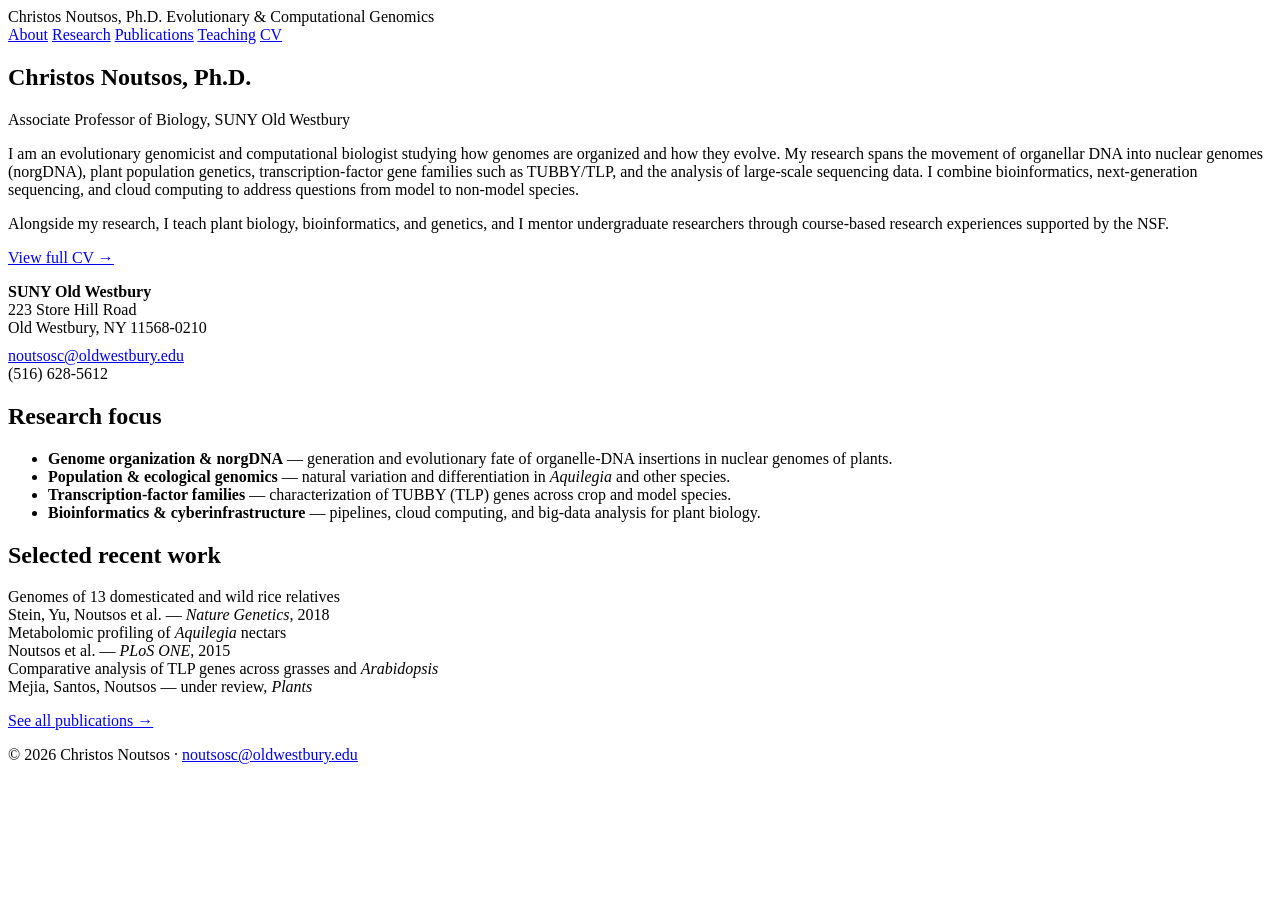
==== index.html @ 2861d04e "Initial website upload" ====
<!DOCTYPE html>
<html lang="en">
<head>
<meta charset="utf-8">
<meta name="viewport" content="width=device-width, initial-scale=1">
<title>Christos Noutsos, Ph.D.</title>
<meta name="description" content="Christos Noutsos, Ph.D. — Associate Professor of Biology, computational biologist and evolutionary genomicist at SUNY Old Westbury.">
<link rel="stylesheet" href="css/style.css">
</head>
<body>
<header class="site">
  <div class="nav-inner">
    <div class="brand">Christos Noutsos, Ph.D. <span>Evolutionary &amp; Computational Genomics</span></div>
    <nav>
      <a href="index.html" class="active">About</a>
      <a href="research.html">Research</a>
      <a href="publications.html">Publications</a>
      <a href="teaching.html">Teaching</a>
      <a href="cv.html">CV</a>
    </nav>
  </div>
</header>

<main>
  <section class="hero">
    <div class="hero-text">
      <h1>Christos Noutsos, Ph.D.</h1>
      <p class="lead">Associate Professor of Biology, SUNY Old Westbury</p>
      <p>I am an evolutionary genomicist and computational biologist studying how genomes are organized and how they evolve. My research spans the movement of organellar DNA into nuclear genomes (norgDNA), plant population genetics, transcription-factor gene families such as TUBBY/TLP, and the analysis of large-scale sequencing data. I combine bioinformatics, next-generation sequencing, and cloud computing to address questions from model to non-model species.</p>
      <p>Alongside my research, I teach plant biology, bioinformatics, and genetics, and I mentor undergraduate researchers through course-based research experiences supported by the NSF.</p>
      <p><a class="btn" href="cv.html">View full CV &rarr;</a></p>
    </div>
    <div class="contact">
      <div><strong>SUNY Old Westbury</strong></div>
      <div>223 Store Hill Road</div>
      <div>Old Westbury, NY 11568-0210</div>
      <div style="margin-top:10px;"><a href="mailto:noutsosc@oldwestbury.edu">noutsosc@oldwestbury.edu</a></div>
      <div>(516) 628-5612</div>
    </div>
  </section>

  <h2>Research focus</h2>
  <ul class="clean">
    <li><strong>Genome organization &amp; norgDNA</strong> — generation and evolutionary fate of organelle-DNA insertions in nuclear genomes of plants.</li>
    <li><strong>Population &amp; ecological genomics</strong> — natural variation and differentiation in <em>Aquilegia</em> and other species.</li>
    <li><strong>Transcription-factor families</strong> — characterization of TUBBY (TLP) genes across crop and model species.</li>
    <li><strong>Bioinformatics &amp; cyberinfrastructure</strong> — pipelines, cloud computing, and big-data analysis for plant biology.</li>
  </ul>

  <h2>Selected recent work</h2>
  <div class="entry">
    <div class="what">Genomes of 13 domesticated and wild rice relatives</div>
    <div class="where">Stein, Yu, Noutsos et al. — <em>Nature Genetics</em>, 2018</div>
  </div>
  <div class="entry">
    <div class="what">Metabolomic profiling of <em>Aquilegia</em> nectars</div>
    <div class="where">Noutsos et al. — <em>PLoS ONE</em>, 2015</div>
  </div>
  <div class="entry">
    <div class="what">Comparative analysis of TLP genes across grasses and <em>Arabidopsis</em></div>
    <div class="where">Mejia, Santos, Noutsos — under review, <em>Plants</em></div>
  </div>
  <p><a href="publications.html">See all publications &rarr;</a></p>
</main>

<footer class="site">
  &copy; 2026 Christos Noutsos &middot; <a href="mailto:noutsosc@oldwestbury.edu">noutsosc@oldwestbury.edu</a>
</footer>
</body>
</html>
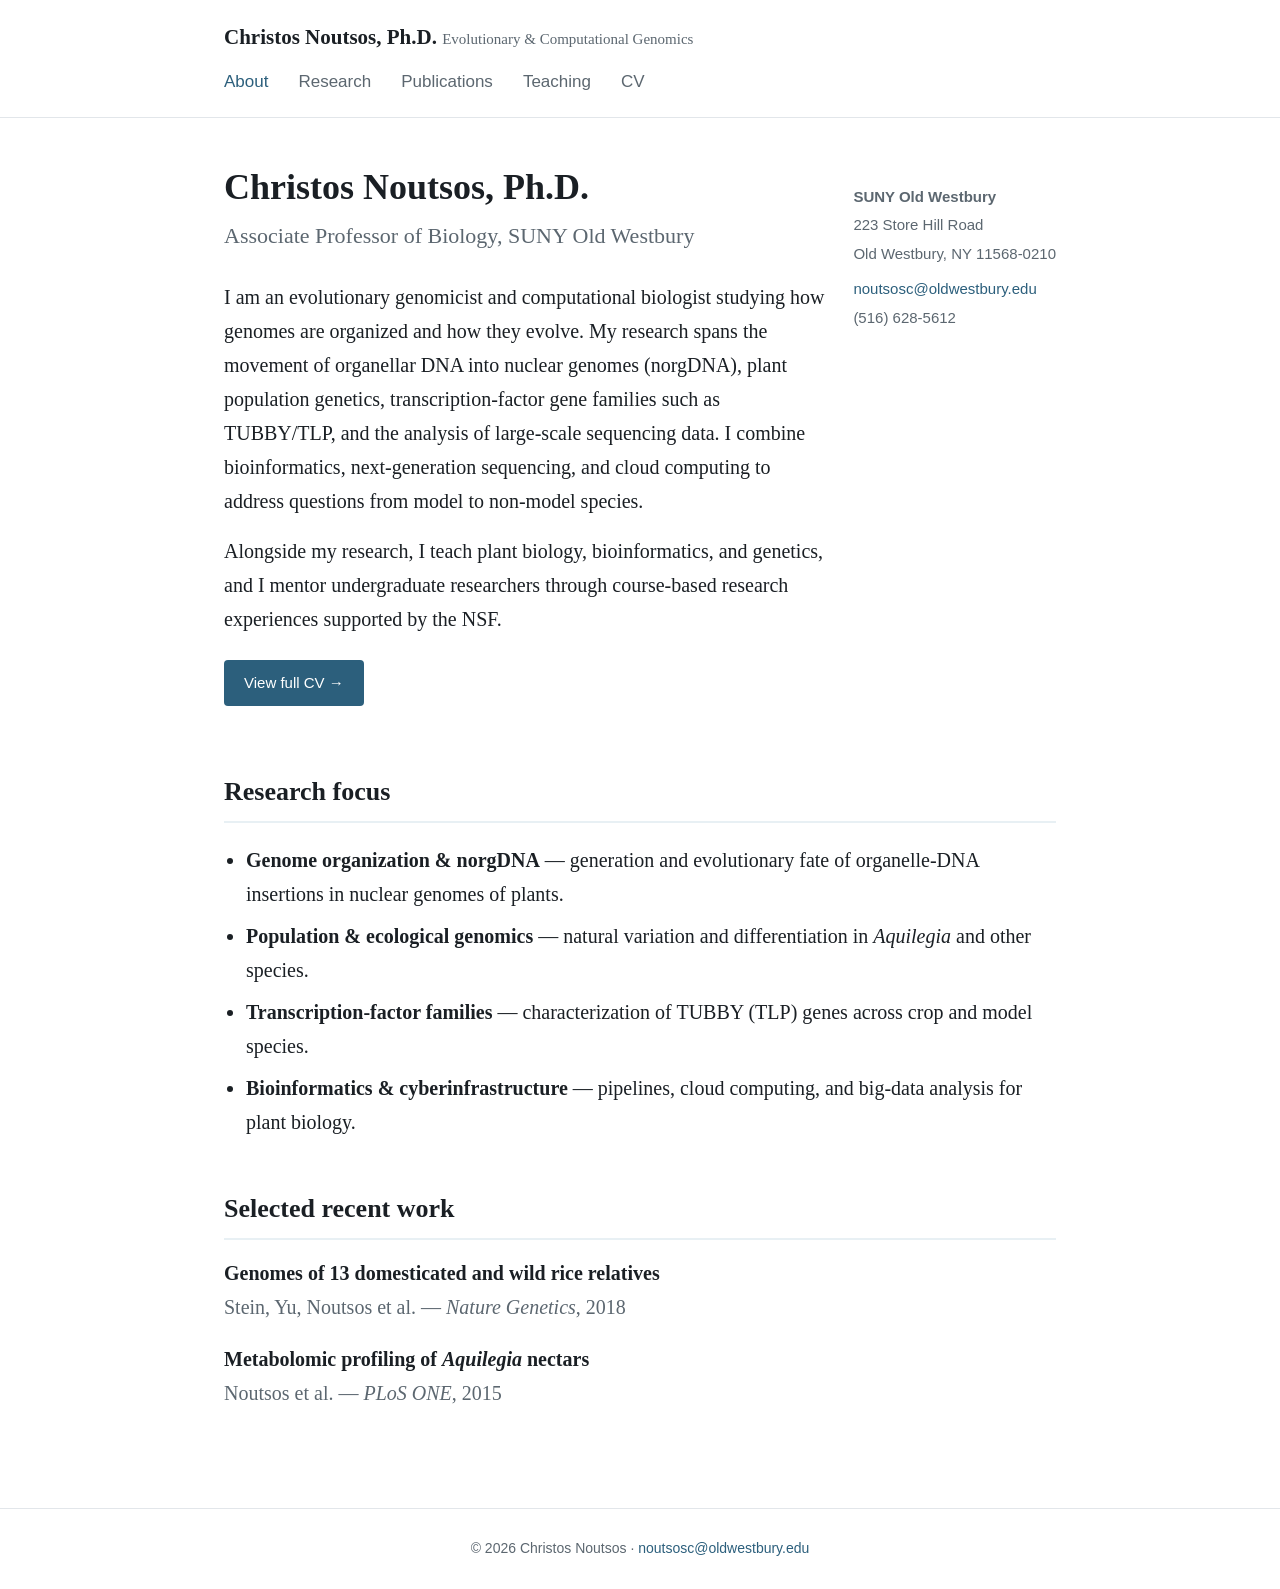
==== commit b95f4735: "Update index.html" ====
--- a/index.html
+++ b/index.html
@@ -56,11 +56,6 @@
     <div class="what">Metabolomic profiling of <em>Aquilegia</em> nectars</div>
     <div class="where">Noutsos et al. — <em>PLoS ONE</em>, 2015</div>
   </div>
-  <div class="entry">
-    <div class="what">Comparative analysis of TLP genes across grasses and <em>Arabidopsis</em></div>
-    <div class="where">Mejia, Santos, Noutsos — under review, <em>Plants</em></div>
-  </div>
-  <p><a href="publications.html">See all publications &rarr;</a></p>
 </main>
 
 <footer class="site">
--- a/css/style.css
+++ b/css/style.css
@@ -0,0 +1,149 @@
+:root {
+  --bg: #ffffff;
+  --ink: #1a1f24;
+  --muted: #5c6770;
+  --accent: #2c5f7c;
+  --accent-light: #e8f0f4;
+  --border: #e2e6ea;
+  --max: 880px;
+}
+
+* { box-sizing: border-box; }
+
+body {
+  margin: 0;
+  font-family: Georgia, "Times New Roman", serif;
+  color: var(--ink);
+  background: var(--bg);
+  line-height: 1.7;
+  font-size: 20px;
+}
+
+a { color: var(--accent); text-decoration: none; }
+a:hover { text-decoration: underline; }
+
+/* Header / nav */
+header.site {
+  border-bottom: 1px solid var(--border);
+  background: #fff;
+  position: sticky;
+  top: 0;
+  z-index: 10;
+}
+.nav-inner {
+  max-width: var(--max);
+  margin: 0 auto;
+  padding: 20px 24px;
+  display: flex;
+  flex-wrap: wrap;
+  align-items: baseline;
+  justify-content: space-between;
+  gap: 12px 20px;
+}
+.brand {
+  font-size: 21px;
+  font-weight: bold;
+  color: var(--ink);
+}
+.brand span { color: var(--muted); font-weight: normal; font-size: 15px; }
+nav {
+  display: flex;
+  flex-wrap: wrap;
+  gap: 14px 30px;
+}
+nav a {
+  font-family: -apple-system, Helvetica, Arial, sans-serif;
+  font-size: 17px;
+  color: var(--muted);
+}
+nav a.active, nav a:hover { color: var(--accent); }
+
+/* Layout */
+main {
+  max-width: var(--max);
+  margin: 0 auto;
+  padding: 48px 24px 80px;
+}
+h1 {
+  font-size: 36px;
+  margin: 0 0 8px;
+  line-height: 1.2;
+}
+h2 {
+  font-size: 26px;
+  margin: 48px 0 16px;
+  padding-bottom: 7px;
+  border-bottom: 2px solid var(--accent-light);
+}
+h3 { font-size: 21px; margin: 28px 0 6px; }
+.lead { font-size: 22px; color: var(--muted); margin: 0 0 26px; }
+p { margin: 0 0 16px; }
+
+/* Hero */
+.hero { display: flex; gap: 28px; align-items: flex-start; flex-wrap: wrap; }
+.hero-text { flex: 1; min-width: 280px; }
+.contact {
+  font-family: -apple-system, Helvetica, Arial, sans-serif;
+  font-size: 15px;
+  color: var(--muted);
+  margin-top: 18px;
+}
+.contact div { margin-bottom: 3px; }
+
+/* Lists / entries */
+.entry { margin-bottom: 18px; }
+.entry .when {
+  font-family: -apple-system, Helvetica, Arial, sans-serif;
+  font-size: 14px;
+  color: var(--muted);
+  text-transform: uppercase;
+  letter-spacing: 0.04em;
+}
+.entry .what { font-weight: bold; }
+.entry .where { color: var(--muted); }
+
+ul.clean { padding-left: 22px; }
+ul.clean li { margin-bottom: 8px; }
+
+.pub { margin-bottom: 16px; font-size: 16.5px; line-height: 1.55; }
+.pub .auth-self { font-weight: bold; }
+
+.tag {
+  display: inline-block;
+  font-family: -apple-system, Helvetica, Arial, sans-serif;
+  font-size: 12px;
+  background: var(--accent-light);
+  color: var(--accent);
+  padding: 2px 9px;
+  border-radius: 3px;
+  margin-right: 6px;
+  text-transform: uppercase;
+  letter-spacing: 0.05em;
+}
+
+.btn {
+  display: inline-block;
+  font-family: -apple-system, Helvetica, Arial, sans-serif;
+  font-size: 15px;
+  background: var(--accent);
+  color: #fff;
+  padding: 10px 20px;
+  border-radius: 4px;
+  margin-top: 8px;
+}
+.btn:hover { background: #234c63; text-decoration: none; }
+
+footer.site {
+  border-top: 1px solid var(--border);
+  font-family: -apple-system, Helvetica, Arial, sans-serif;
+  font-size: 14px;
+  color: var(--muted);
+  text-align: center;
+  padding: 28px 24px;
+}
+
+@media (max-width: 600px) {
+  body { font-size: 17px; }
+  h1 { font-size: 27px; }
+  nav a { margin-left: 12px; }
+}
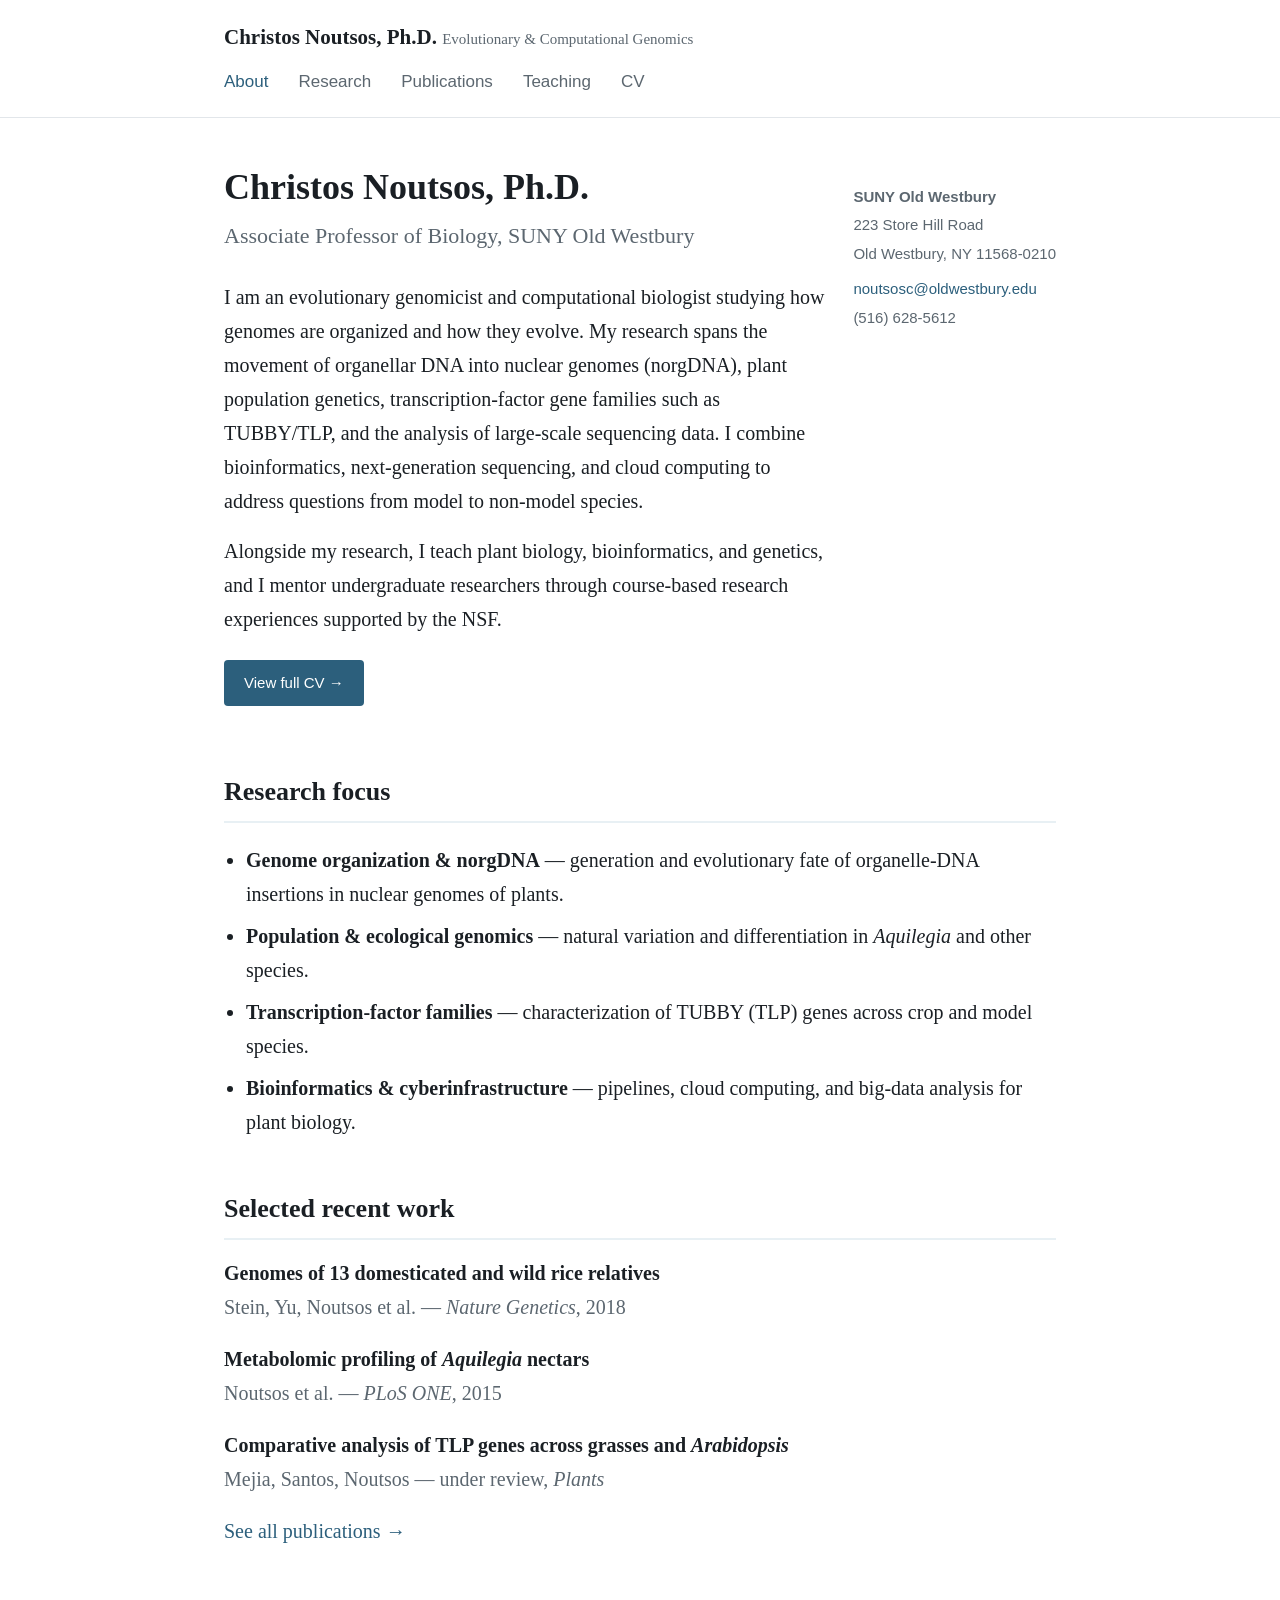
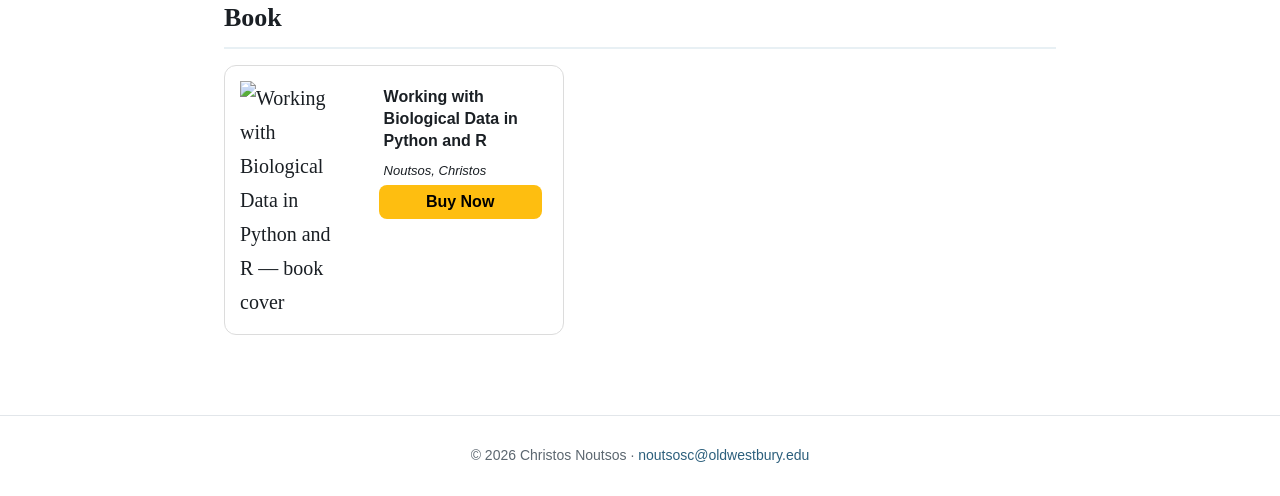
==== commit a7d8a4fb: "Add files via upload" ====
--- a/index.html
+++ b/index.html
@@ -56,6 +56,29 @@
     <div class="what">Metabolomic profiling of <em>Aquilegia</em> nectars</div>
     <div class="where">Noutsos et al. — <em>PLoS ONE</em>, 2015</div>
   </div>
+  <div class="entry">
+    <div class="what">Comparative analysis of TLP genes across grasses and <em>Arabidopsis</em></div>
+    <div class="where">Mejia, Santos, Noutsos — under review, <em>Plants</em></div>
+  </div>
+  <p><a href="publications.html">See all publications &rarr;</a></p>
+
+  <h2>Book</h2>
+  <div style="border: 1px solid #DCDCDC; border-radius: 12px; padding: 15px; display: flex; max-width: 340px;">
+    <div style="display: flex; flex: 45%; padding-right: 15px;">
+      <img src="https://image-hub-cloud.lightningsource.com/2011-04-01/Images/front_cover/x200/sku/9798234130624.jpg?viewkey=2fa10f7d67f71d4e7fabed959928d79c0f73737ca5941259ff4b7b9bc5da2bf8" alt="Working with Biological Data in Python and R — book cover" style="width: 96px; height: auto; align-self: flex-start;" />
+    </div>
+    <div style="flex: 55%;">
+      <div style="text-align: left; font: normal normal bold 16px/22px 'Open Sans', -apple-system, Helvetica, Arial, sans-serif; padding: 5px;">
+        Working with Biological Data in Python and R
+      </div>
+      <div style="text-align: left; font: italic normal normal 13px/18px 'Open Sans', -apple-system, Helvetica, Arial, sans-serif; padding: 5px;">
+        Noutsos, Christos
+      </div>
+      <div>
+        <a href="https://shop.ingramspark.com/b/084?params=Z9D2qClJDNpQRPV0n3toAjojs0PW5HWI85qJr6ujQHm" target="_blank" rel="noopener" style="background: #FEBE10 0% 0% no-repeat padding-box; border-radius: 8px; color: black; text-decoration: none; width: 163px; height: 34px; display: table-cell; text-align: center; vertical-align: middle; font: normal normal bold 16px/22px 'Open Sans', -apple-system, Helvetica, Arial, sans-serif;">Buy Now</a>
+      </div>
+    </div>
+  </div>
 </main>
 
 <footer class="site">
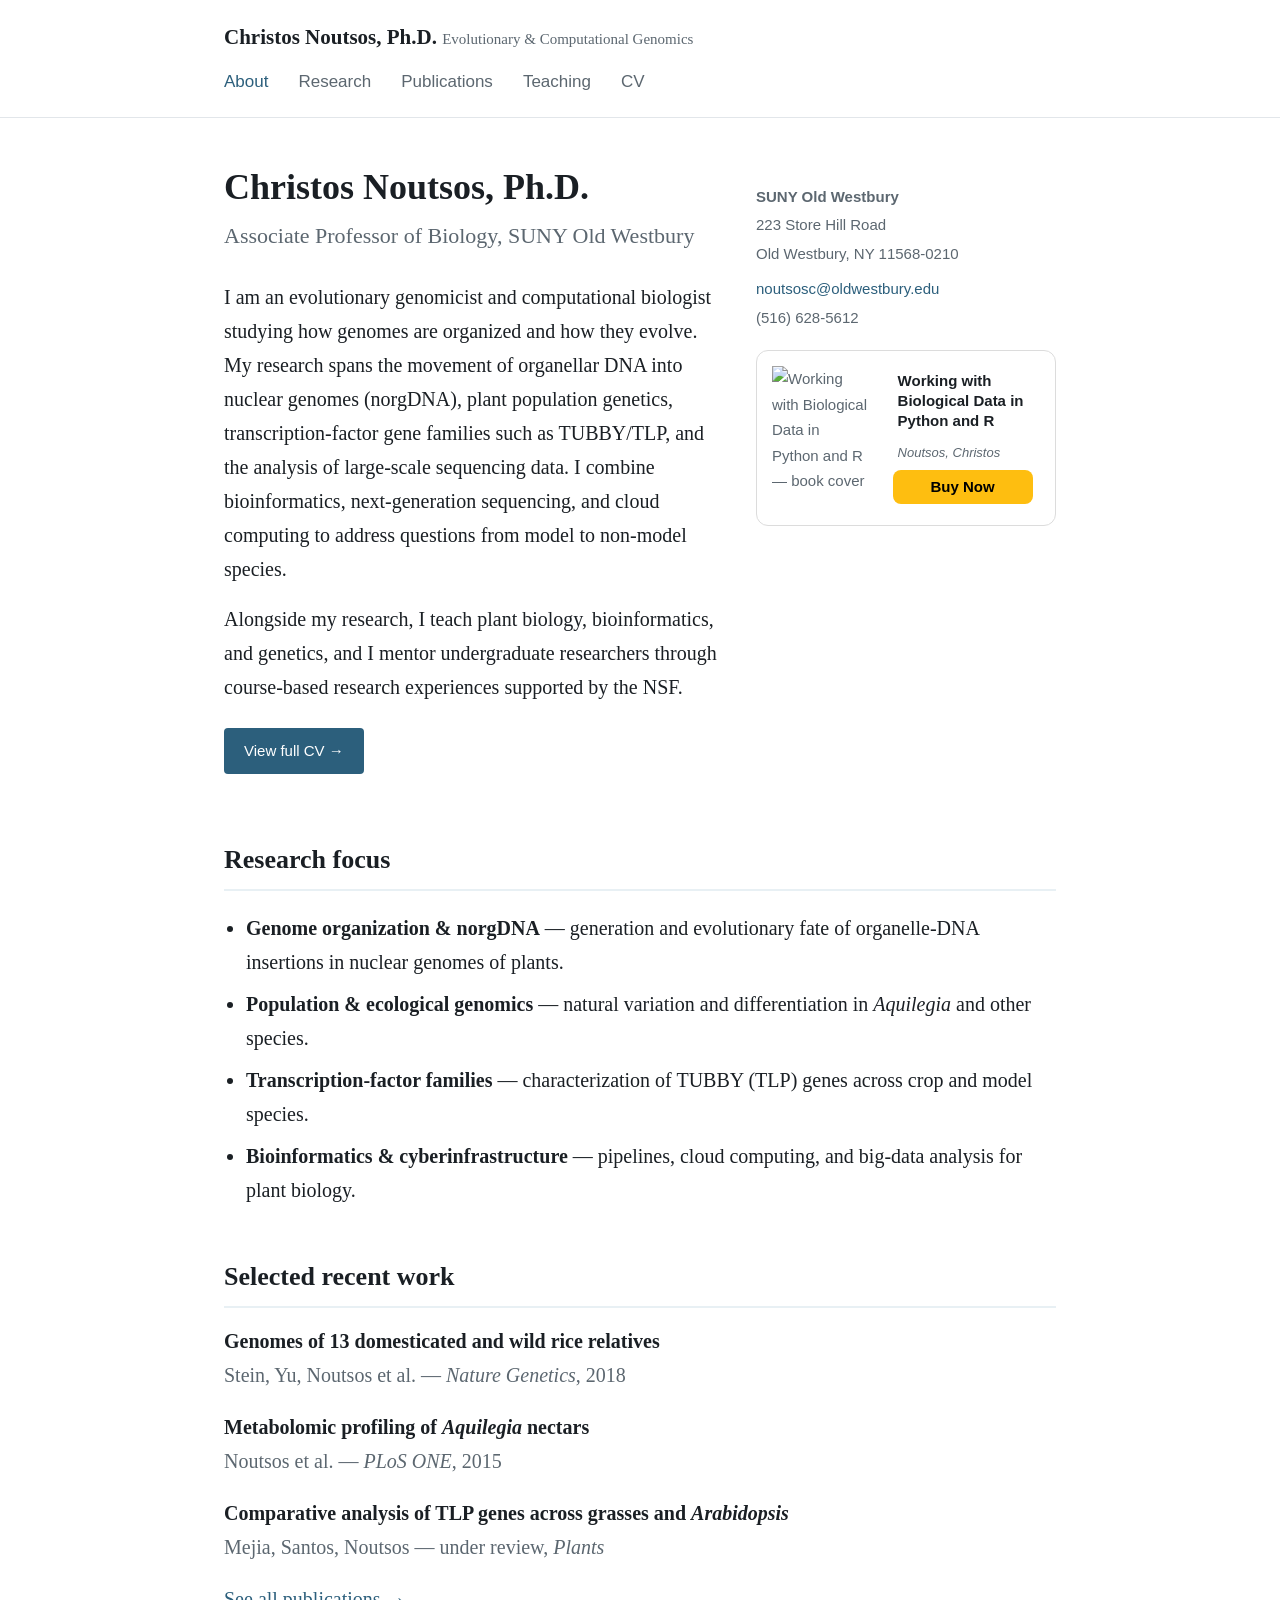
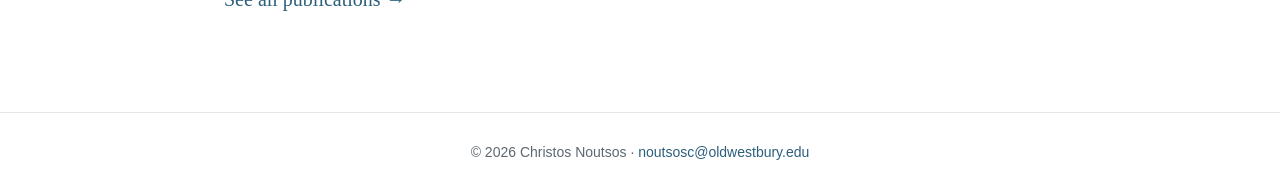
==== commit 44c7c7c4: "Add files via upload" ====
--- a/index.html
+++ b/index.html
@@ -36,6 +36,23 @@
       <div>Old Westbury, NY 11568-0210</div>
       <div style="margin-top:10px;"><a href="mailto:noutsosc@oldwestbury.edu">noutsosc@oldwestbury.edu</a></div>
       <div>(516) 628-5612</div>
+
+      <div style="border: 1px solid #DCDCDC; border-radius: 12px; padding: 15px; display: flex; max-width: 300px; margin-top: 20px;">
+        <div style="display: flex; flex: 45%; padding-right: 15px;">
+          <img src="https://image-hub-cloud.lightningsource.com/2011-04-01/Images/front_cover/x200/sku/9798234130624.jpg?viewkey=2fa10f7d67f71d4e7fabed959928d79c0f73737ca5941259ff4b7b9bc5da2bf8" alt="Working with Biological Data in Python and R — book cover" style="width: 96px; height: auto; align-self: flex-start;" />
+        </div>
+        <div style="flex: 55%;">
+          <div style="text-align: left; font: normal normal bold 15px/20px 'Open Sans', -apple-system, Helvetica, Arial, sans-serif; padding: 5px; color: #1a1f24;">
+            Working with Biological Data in Python and R
+          </div>
+          <div style="text-align: left; font: italic normal normal 13px/18px 'Open Sans', -apple-system, Helvetica, Arial, sans-serif; padding: 5px;">
+            Noutsos, Christos
+          </div>
+          <div>
+            <a href="https://shop.ingramspark.com/b/084?params=Z9D2qClJDNpQRPV0n3toAjojs0PW5HWI85qJr6ujQHm" target="_blank" rel="noopener" style="background: #FEBE10 0% 0% no-repeat padding-box; border-radius: 8px; color: black; text-decoration: none; width: 140px; height: 34px; display: table-cell; text-align: center; vertical-align: middle; font: normal normal bold 15px/20px 'Open Sans', -apple-system, Helvetica, Arial, sans-serif;">Buy Now</a>
+          </div>
+        </div>
+      </div>
     </div>
   </section>
 
@@ -61,24 +78,6 @@
     <div class="where">Mejia, Santos, Noutsos — under review, <em>Plants</em></div>
   </div>
   <p><a href="publications.html">See all publications &rarr;</a></p>
-
-  <h2>Book</h2>
-  <div style="border: 1px solid #DCDCDC; border-radius: 12px; padding: 15px; display: flex; max-width: 340px;">
-    <div style="display: flex; flex: 45%; padding-right: 15px;">
-      <img src="https://image-hub-cloud.lightningsource.com/2011-04-01/Images/front_cover/x200/sku/9798234130624.jpg?viewkey=2fa10f7d67f71d4e7fabed959928d79c0f73737ca5941259ff4b7b9bc5da2bf8" alt="Working with Biological Data in Python and R — book cover" style="width: 96px; height: auto; align-self: flex-start;" />
-    </div>
-    <div style="flex: 55%;">
-      <div style="text-align: left; font: normal normal bold 16px/22px 'Open Sans', -apple-system, Helvetica, Arial, sans-serif; padding: 5px;">
-        Working with Biological Data in Python and R
-      </div>
-      <div style="text-align: left; font: italic normal normal 13px/18px 'Open Sans', -apple-system, Helvetica, Arial, sans-serif; padding: 5px;">
-        Noutsos, Christos
-      </div>
-      <div>
-        <a href="https://shop.ingramspark.com/b/084?params=Z9D2qClJDNpQRPV0n3toAjojs0PW5HWI85qJr6ujQHm" target="_blank" rel="noopener" style="background: #FEBE10 0% 0% no-repeat padding-box; border-radius: 8px; color: black; text-decoration: none; width: 163px; height: 34px; display: table-cell; text-align: center; vertical-align: middle; font: normal normal bold 16px/22px 'Open Sans', -apple-system, Helvetica, Arial, sans-serif;">Buy Now</a>
-      </div>
-    </div>
-  </div>
 </main>
 
 <footer class="site">
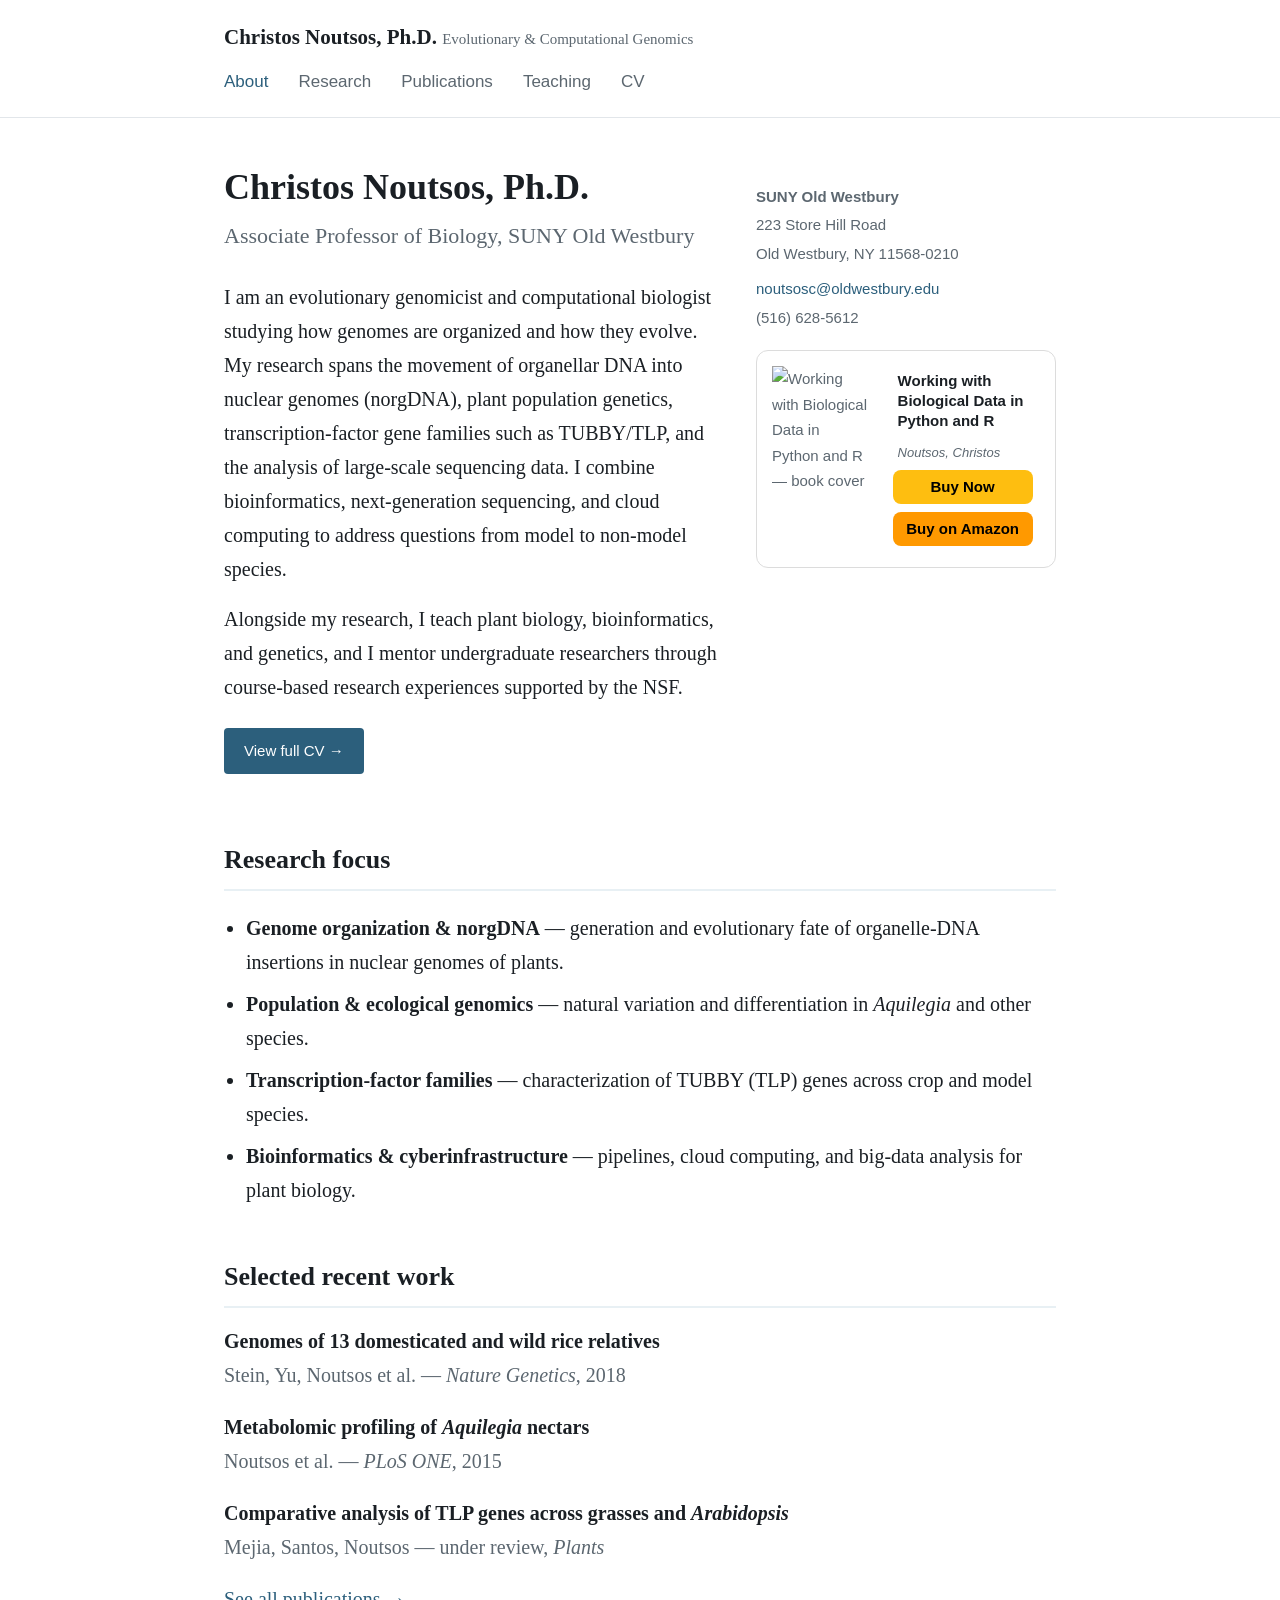
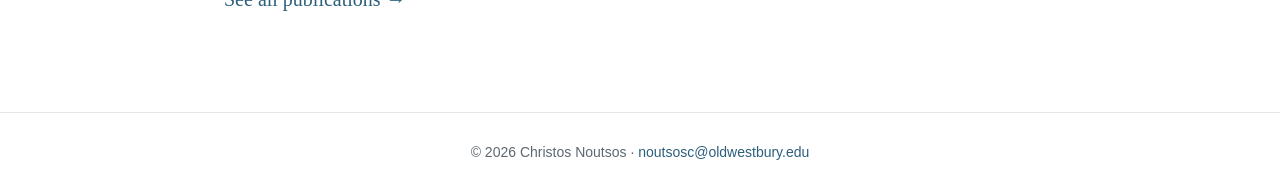
==== commit 9dd7103b: "Add files via upload" ====
--- a/index.html
+++ b/index.html
@@ -51,6 +51,9 @@
           <div>
             <a href="https://shop.ingramspark.com/b/084?params=Z9D2qClJDNpQRPV0n3toAjojs0PW5HWI85qJr6ujQHm" target="_blank" rel="noopener" style="background: #FEBE10 0% 0% no-repeat padding-box; border-radius: 8px; color: black; text-decoration: none; width: 140px; height: 34px; display: table-cell; text-align: center; vertical-align: middle; font: normal normal bold 15px/20px 'Open Sans', -apple-system, Helvetica, Arial, sans-serif;">Buy Now</a>
           </div>
+          <div style="margin-top: 8px;">
+            <a href="https://www.amazon.com/Working-Biological-Data-Python-Undergraudate/dp/B0H7HXKZGH" target="_blank" rel="noopener" style="background: #FF9900 0% 0% no-repeat padding-box; border-radius: 8px; color: black; text-decoration: none; width: 140px; height: 34px; display: table-cell; text-align: center; vertical-align: middle; font: normal normal bold 15px/20px 'Open Sans', -apple-system, Helvetica, Arial, sans-serif;">Buy on Amazon</a>
+          </div>
         </div>
       </div>
     </div>
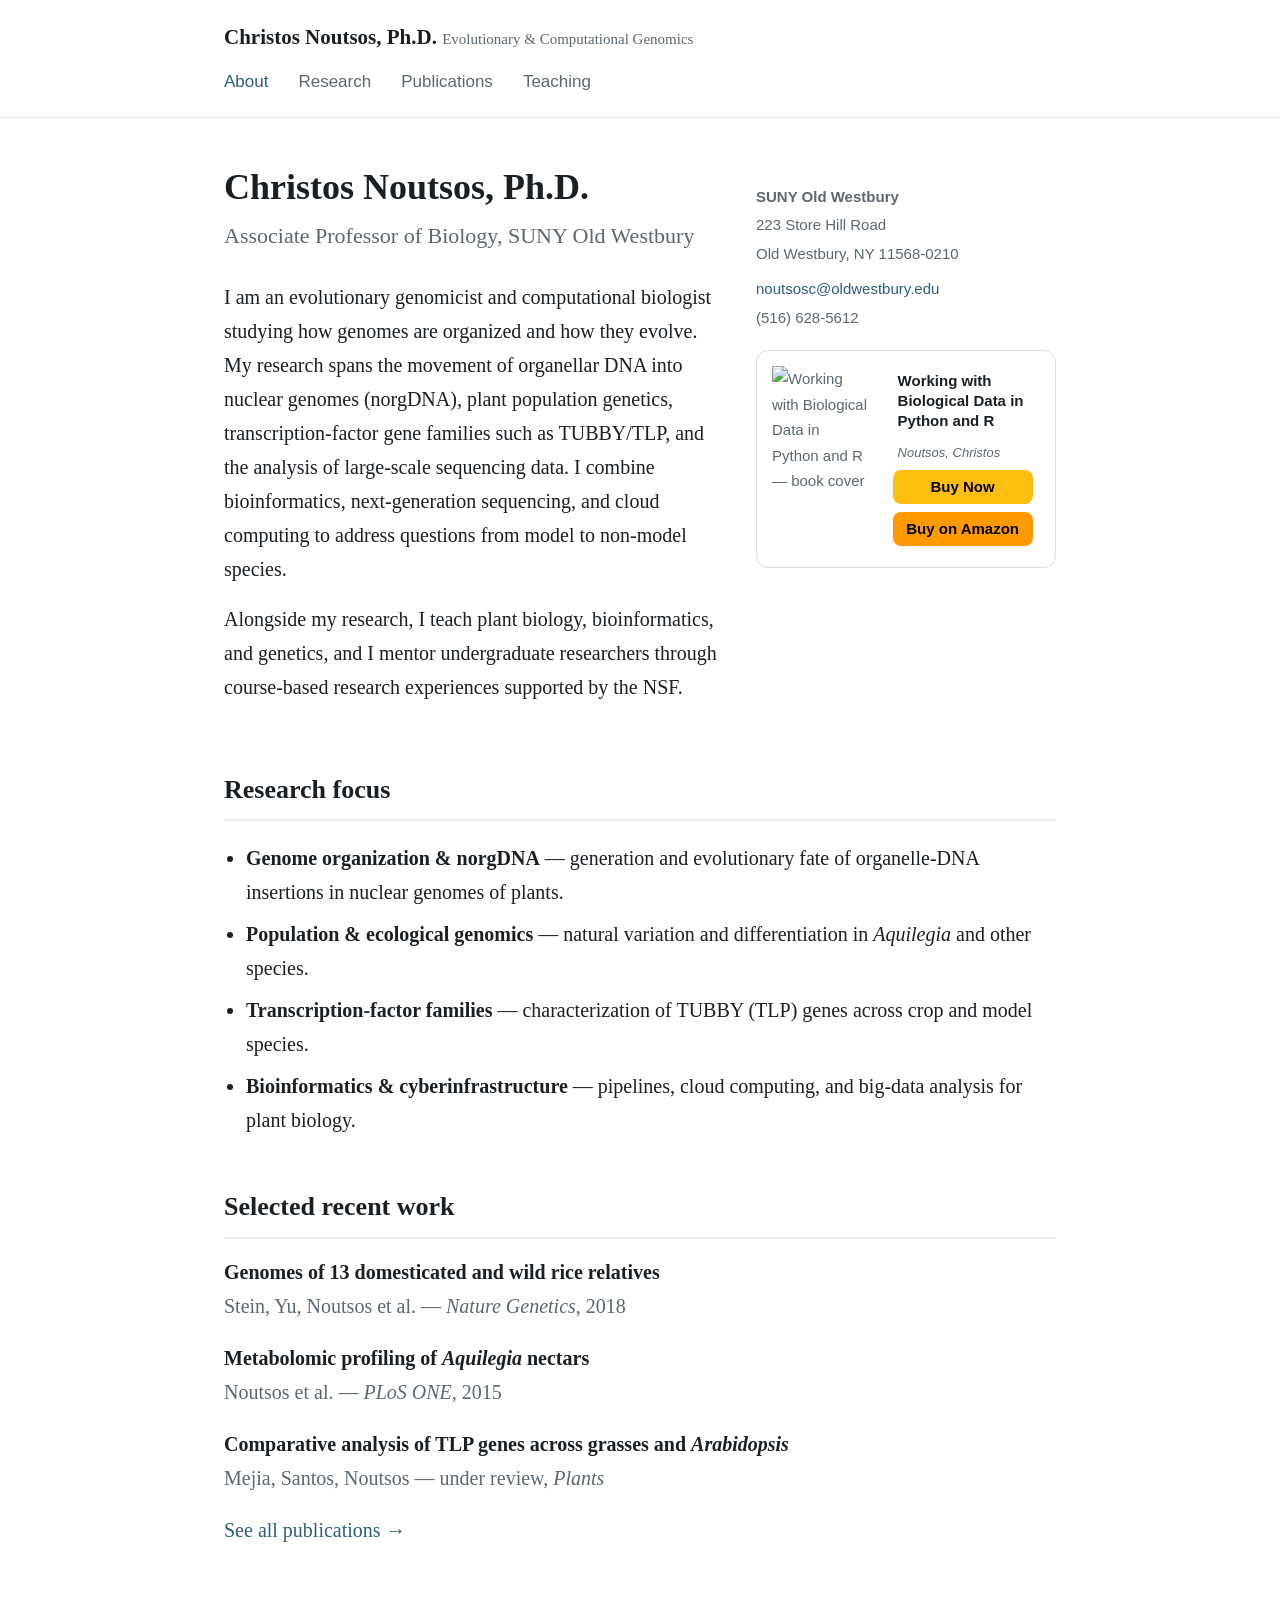
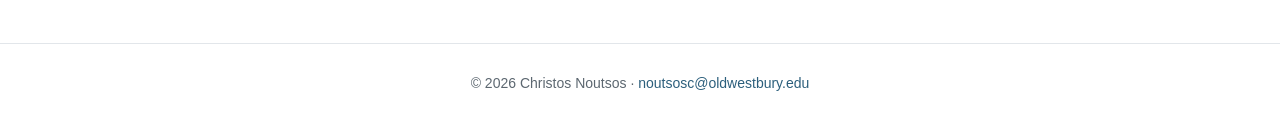
==== commit c5872aa0: "Add files via upload" ====
--- a/index.html
+++ b/index.html
@@ -16,7 +16,6 @@
       <a href="research.html">Research</a>
       <a href="publications.html">Publications</a>
       <a href="teaching.html">Teaching</a>
-      <a href="cv.html">CV</a>
     </nav>
   </div>
 </header>
@@ -28,7 +27,6 @@
       <p class="lead">Associate Professor of Biology, SUNY Old Westbury</p>
       <p>I am an evolutionary genomicist and computational biologist studying how genomes are organized and how they evolve. My research spans the movement of organellar DNA into nuclear genomes (norgDNA), plant population genetics, transcription-factor gene families such as TUBBY/TLP, and the analysis of large-scale sequencing data. I combine bioinformatics, next-generation sequencing, and cloud computing to address questions from model to non-model species.</p>
       <p>Alongside my research, I teach plant biology, bioinformatics, and genetics, and I mentor undergraduate researchers through course-based research experiences supported by the NSF.</p>
-      <p><a class="btn" href="cv.html">View full CV &rarr;</a></p>
     </div>
     <div class="contact">
       <div><strong>SUNY Old Westbury</strong></div>
